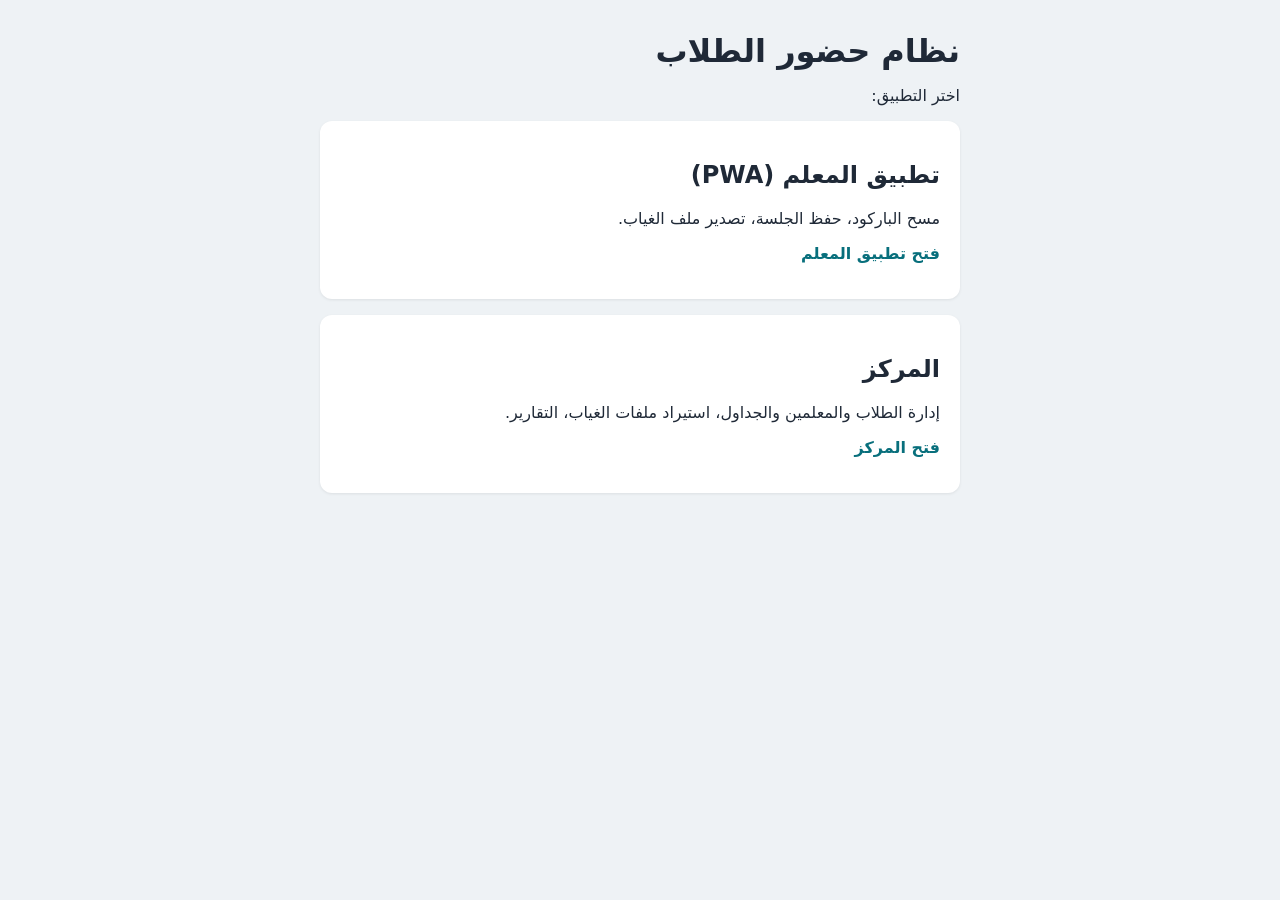
==== index.html @ a2f2656c "Add files via upload" ====
<!DOCTYPE html>
<html lang="ar" dir="rtl">
<head>
  <meta charset="utf-8">
  <meta name="viewport" content="width=device-width, initial-scale=1">
  <title>نظام حضور الطلاب</title>
  <style>
    body { font-family: "IBM Plex Sans Arabic", system-ui, sans-serif; background: #eef2f5; color: #1f2937; margin: 0; padding: 2rem 1rem; }
    .wrap { max-width: 640px; margin: 0 auto; }
    h1 { margin: 0 0 1rem; }
    .card { background: #fff; border-radius: 12px; padding: 1.25rem; margin-bottom: 1rem; box-shadow: 0 1px 3px rgba(0,0,0,.08); }
    a { color: #086f7c; font-weight: 600; text-decoration: none; }
    a:hover { text-decoration: underline; }
    ul { padding-inline-start: 1.25rem; }
  </style>
</head>
<body>
  <div class="wrap">
    <h1>نظام حضور الطلاب</h1>
    <p>اختر التطبيق:</p>
    <div class="card">
      <h2>تطبيق المعلم (PWA)</h2>
      <p>مسح الباركود، حفظ الجلسة، تصدير ملف الغياب.</p>
      <p><a href="./teacher/">فتح تطبيق المعلم</a></p>
    </div>
    <div class="card">
      <h2>المركز</h2>
      <p>إدارة الطلاب والمعلمين والجداول، استيراد ملفات الغياب، التقارير.</p>
      <p><a href="./center/">فتح المركز</a></p>
    </div>
  </div>
</body>
</html>
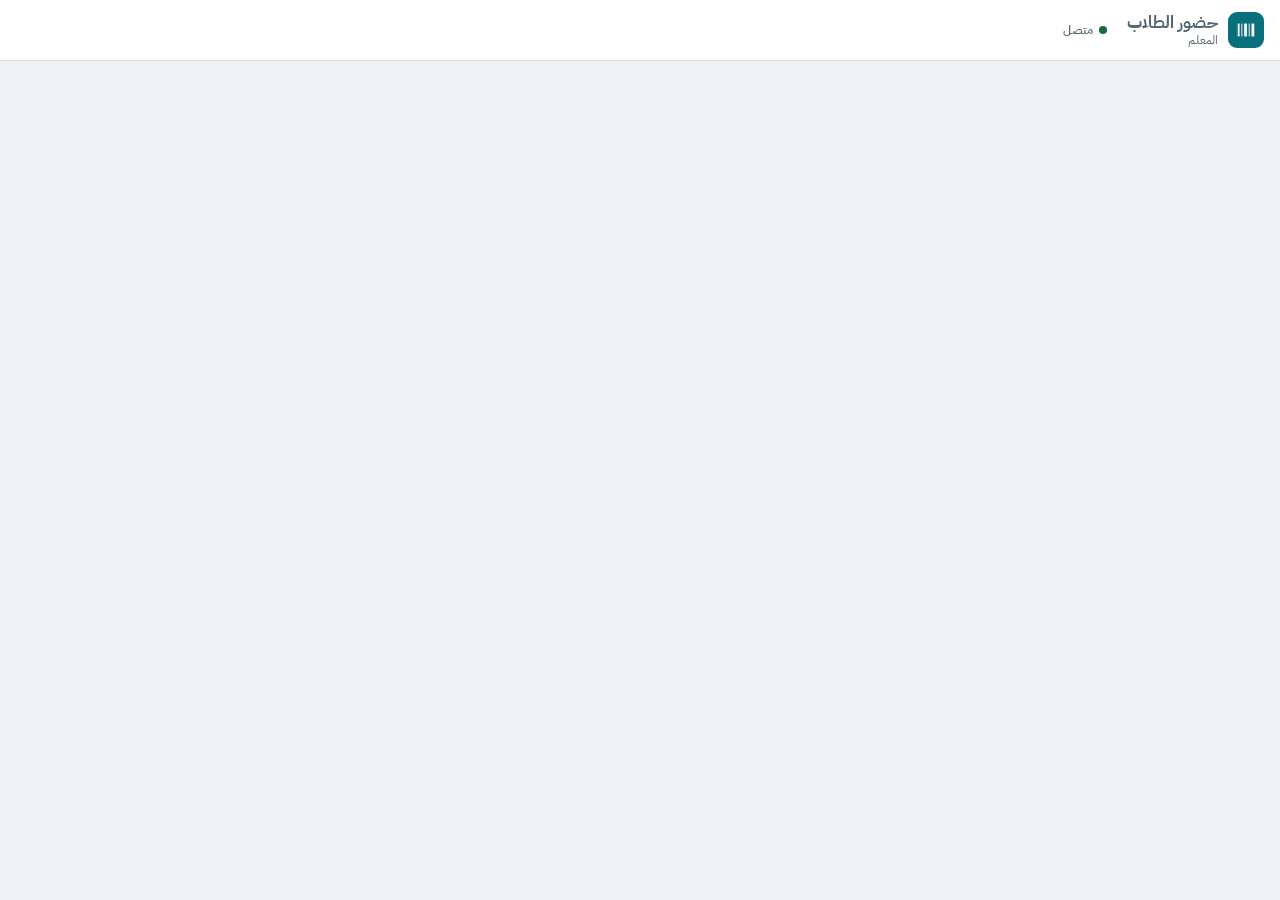
==== commit 44281467: "Add files via upload" ====
--- a/index.html
+++ b/index.html
@@ -1,33 +1,428 @@
-<!DOCTYPE html>
+<!doctype html>
 <html lang="ar" dir="rtl">
 <head>
-  <meta charset="utf-8">
-  <meta name="viewport" content="width=device-width, initial-scale=1">
-  <title>نظام حضور الطلاب</title>
-  <style>
-    body { font-family: "IBM Plex Sans Arabic", system-ui, sans-serif; background: #eef2f5; color: #1f2937; margin: 0; padding: 2rem 1rem; }
-    .wrap { max-width: 640px; margin: 0 auto; }
-    h1 { margin: 0 0 1rem; }
-    .card { background: #fff; border-radius: 12px; padding: 1.25rem; margin-bottom: 1rem; box-shadow: 0 1px 3px rgba(0,0,0,.08); }
-    a { color: #086f7c; font-weight: 600; text-decoration: none; }
-    a:hover { text-decoration: underline; }
-    ul { padding-inline-start: 1.25rem; }
-  </style>
+<meta charset="utf-8">
+<meta name="viewport" content="width=device-width,initial-scale=1,viewport-fit=cover">
+<meta name="theme-color" content="#086f7c" media="(prefers-color-scheme: light)">
+<meta name="theme-color" content="#3cc3d4" media="(prefers-color-scheme: dark)">
+<meta name="description" content="تطبيق المعلم: حصصي اليوم، مسح الحضور بالباركود، وإرسال ملف الغياب.">
+<meta name="apple-mobile-web-app-capable" content="yes">
+<meta name="apple-mobile-web-app-title" content="حضور">
+<meta name="mobile-web-app-capable" content="yes">
+<title>حضور الطلاب — المعلم</title>
+<link rel="icon" href="data:image/svg+xml,%3Csvg%20xmlns='http://www.w3.org/2000/svg'%20viewBox='0%200%20100%20100'%3E%3Crect%20width='100'%20height='100'%20rx='18'%20fill='%23086f7c'/%3E%3Cg%20fill='%23fff'%3E%3Crect%20x='20'%20y='26'%20width='8'%20height='48'/%3E%3Crect%20x='34'%20y='26'%20width='4'%20height='48'/%3E%3Crect%20x='44'%20y='26'%20width='10'%20height='48'/%3E%3Crect%20x='60'%20y='26'%20width='4'%20height='48'/%3E%3Crect%20x='70'%20y='26'%20width='8'%20height='48'/%3E%3C/g%3E%3C/svg%3E">
+<link rel="manifest" href="manifest.webmanifest">
+<link rel="apple-touch-icon" href="icons/apple-touch-icon-180.png">
+<link rel="apple-touch-icon" sizes="192x192" href="icons/icon-192.png">
+<link rel="stylesheet" href="./shared/base.css">
+<link rel="stylesheet" href="teacher.css">
 </head>
 <body>
+<a class="skip-link" href="#main">تخطي إلى المحتوى</a>
+
+<header class="appbar">
   <div class="wrap">
-    <h1>نظام حضور الطلاب</h1>
-    <p>اختر التطبيق:</p>
-    <div class="card">
-      <h2>تطبيق المعلم (PWA)</h2>
-      <p>مسح الباركود، حفظ الجلسة، تصدير ملف الغياب.</p>
-      <p><a href="./teacher/">فتح تطبيق المعلم</a></p>
-    </div>
-    <div class="card">
-      <h2>المركز</h2>
-      <p>إدارة الطلاب والمعلمين والجداول، استيراد ملفات الغياب، التقارير.</p>
-      <p><a href="./center/">فتح المركز</a></p>
-    </div>
-  </div>
+    <div class="brand">
+      <span class="mark" aria-hidden="true">
+        <svg viewBox="0 0 24 24" focusable="false"><rect x="3" y="5" width="2" height="14"/><rect x="7" y="5" width="1" height="14"/><rect x="10" y="5" width="3" height="14"/><rect x="15" y="5" width="1" height="14"/><rect x="18" y="5" width="3" height="14"/></svg>
+      </span>
+      <span>
+        <b>حضور الطلاب</b>
+        <span id="teacherName">المعلم</span>
+      </span>
+    </div>
+    <span class="net" id="netState" role="status" aria-live="polite">متصل</span>
+    <div class="row" style="margin-inline-start:auto;gap:8px">
+      <button class="btn sm" id="btnInstallTop" type="button" hidden>تثبيت التطبيق</button>
+      <button class="btn sm" id="btnSettings" type="button" hidden>الإعدادات</button>
+    </div>
+  </div>
+</header>
+
+<main id="main" class="wrap" tabindex="-1">
+  <p class="notice danger" id="storeWarn" hidden>تعذر حفظ البيانات في هذا المتصفح (المساحة ممتلئة أو التخزين معطّل). لن تُحفظ التعديلات بعد إغلاق الصفحة.</p>
+
+  <!-- ================= الإعداد المبدئي ================= -->
+  <section class="page" id="page-setup" data-page="setup" aria-labelledby="h-setup">
+    <div class="card">
+      <div class="card-head">
+        <h1 id="h-setup">إعداد المعلم</h1>
+        <span class="pill info" id="obBadge">أول تشغيل</span>
+      </div>
+      <ol class="wizard-steps" id="obSteps" aria-label="خطوات الإعداد">
+        <li data-step="1">الحزمة</li>
+        <li data-step="2">المراجعة</li>
+        <li data-step="3">الكاميرا</li>
+        <li data-step="4">التثبيت</li>
+      </ol>
+    </div>
+
+    <!-- 1) استيراد الحزمة -->
+    <div class="card" id="obStep1">
+      <h2>1) حزمة المعلم</h2>
+      <p>اختر ملف «حزمة المعلم» الذي صدّره المركز لك. تحتوي الحزمة على فصولك وطلابك وجدولك فقط، ولا تُرسل إلى أي خادم.</p>
+      <ol class="steps">
+        <li><span class="ic">1</span><span>من المركز: قسم المعلمين ← «حزمة» بجانب اسمك.<small>الملف بصيغة <span class="ltr">ATT-TEACHER-PACK</span> v1 وينتهي بـ <span class="ltr">.json</span>.</small></span></li>
+        <li><span class="ic">2</span><span>حمّل الملف على هذا الجهاز ثم اختره من الزر التالي.<small>إن فُتحت الحزمة على جهاز آخر فلن تجد جلساتك السابقة.</small></span></li>
+      </ol>
+      <div class="row" style="margin-top:12px">
+        <label class="btn primary lg filebtn">اختيار حزمة المعلم
+          <input type="file" id="packFile" accept=".json,application/json">
+        </label>
+      </div>
+      <p class="small" id="packMsg" role="status" aria-live="polite" style="margin-top:10px"></p>
+    </div>
+
+    <!-- 2) مراجعة الحزمة -->
+    <div class="card" id="obStep2" hidden>
+      <h2>2) مراجعة الحزمة</h2>
+      <p class="muted">تأكد أن هذه بياناتك قبل البدء. يمكنك اختيار حزمة أخرى إن كانت لمعلم آخر.</p>
+      <dl class="kv" id="obReview"></dl>
+      <p class="small muted" id="obReviewClasses"></p>
+      <div class="row" style="margin-top:14px">
+        <button class="btn primary lg" id="btnObStart" type="button">ابدأ</button>
+        <button class="btn" id="btnObOtherPack" type="button">اختيار حزمة أخرى</button>
+      </div>
+      <p class="small" id="obMsg" role="status" aria-live="polite" style="margin-top:10px"></p>
+    </div>
+
+    <!-- 3) اختبار الكاميرا (اختياري) -->
+    <div class="card" id="obStep3" hidden>
+      <h2>3) اختبار الكاميرا <span class="small muted">(اختياري)</span></h2>
+      <p>يمكنك التأكد من عمل الكاميرا وقراءة الباركود الآن. لن يُسجَّل أي حضور أثناء الاختبار.</p>
+      <div class="row">
+        <button class="btn primary" id="btnObCam" type="button">بدء اختبار الكاميرا</button>
+        <button class="btn" id="btnObSkipCam" type="button">تخطي</button>
+      </div>
+      <p class="small muted" style="margin-top:10px">إن لم تعمل الكاميرا الآن يمكنك المتابعة واستخدام الإدخال اليدوي في الحصة.</p>
+    </div>
+
+    <!-- 4) التثبيت والإنهاء -->
+    <div class="card" id="obStep4" hidden>
+      <h2>4) تثبيت التطبيق</h2>
+      <p id="installState">يمكنك تثبيت التطبيق على الشاشة الرئيسية ليعمل بملء الشاشة وبدون إنترنت بعد التحميل الأول.</p>
+      <div class="row" id="installRow" hidden>
+        <button class="btn primary" id="btnInstall" type="button">تثبيت التطبيق</button>
+      </div>
+      <details class="small" id="iosHelp">
+        <summary>التثبيت على iPhone / iPad</summary>
+        <p>من متصفح Safari: اضغط زر المشاركة، ثم «إضافة إلى الشاشة الرئيسية»، ثم «إضافة».</p>
+      </details>
+      <div class="row" style="margin-top:16px">
+        <button class="btn primary lg wide" id="btnObFinish" type="button">ابدأ استخدام التطبيق</button>
+      </div>
+      <p class="small" id="obFinishMsg" role="status" aria-live="polite" style="margin-top:10px"></p>
+    </div>
+  </section>
+
+  <!-- ================= الرئيسية ================= -->
+  <section class="page" id="page-today" data-page="today" aria-labelledby="h-today">
+    <div class="card">
+      <div class="card-head">
+        <h1 id="h-today">حصصي اليوم</h1>
+        <span class="pill info" id="todayDayName"></span>
+      </div>
+      <div class="row between">
+        <label class="f" style="max-width:220px;flex:1"><span>التاريخ</span>
+          <input type="date" id="todayDate">
+        </label>
+        <button class="btn" id="btnExtraLesson" type="button">حصة إضافية</button>
+      </div>
+      <div class="notice info" id="openNotice" hidden style="margin-top:12px">
+        <div class="row between">
+          <span id="openNoticeText"></span>
+          <button class="btn sm primary" id="btnResumeSession" type="button">متابعة الحصة</button>
+        </div>
+      </div>
+    </div>
+
+    <div class="card">
+      <div class="card-head">
+        <h2>الحصص</h2>
+        <span class="small muted" id="todayCount"></span>
+      </div>
+      <div class="lesson-list" id="lessonList" aria-live="polite"></div>
+      <p class="small" id="todayMsg" role="status" aria-live="polite" style="margin-top:8px"></p>
+    </div>
+
+    <div class="card" id="staleCard" hidden>
+      <div class="card-head">
+        <h2>حصص لم تُنهَ</h2>
+        <span class="small muted" id="staleCount"></span>
+      </div>
+      <p class="small muted">حصص مفتوحة من أيام سابقة. أنهِ كل واحدة لتظهر غيابها في المركز.</p>
+      <div class="lesson-list" id="staleList"></div>
+    </div>
+
+    <div class="card" id="unsentCard" hidden>
+      <div class="card-head">
+        <h2>حصص لم تُرسل</h2>
+        <span class="small muted" id="unsentCount"></span>
+      </div>
+      <p class="small muted">حصص مغلقة لم يُفتح لها واتساب المركز بعد. أرسل الغياب أو شارك الملف.</p>
+      <div class="lesson-list" id="unsentList"></div>
+    </div>
+  </section>
+
+  <!-- ================= الإعدادات ================= -->
+  <section class="page" id="page-settings" data-page="settings" aria-labelledby="h-settings">
+    <div class="card">
+      <div class="card-head">
+        <button class="btn sm" id="btnSettingsBack" type="button">رجوع</button>
+        <h1 id="h-settings">الإعدادات</h1>
+      </div>
+      <dl class="kv" id="setPackInfo"></dl>
+      <p class="small muted" id="setPackNote">البيانات محفوظة على هذا الجهاز فقط. استيراد حزمة جديدة يستبدل الطلاب والجدول ويُبقي كل الجلسات المسجلة.</p>
+    </div>
+
+    <div class="card">
+      <div class="card-head"><h2>تحديث الحزمة</h2></div>
+      <p class="small muted">اختر حزمة أحدث من المركز. لا يمكن التحديث أثناء وجود حصة مفتوحة.</p>
+      <div class="row" style="margin-top:10px">
+        <label class="btn filebtn">استيراد حزمة جديدة
+          <input type="file" id="packFileSettings" accept=".json,application/json">
+        </label>
+      </div>
+      <p class="small" id="setPackMsg" role="status" aria-live="polite" style="margin-top:10px"></p>
+    </div>
+
+    <div class="card">
+      <div class="card-head"><h2>فحص الكاميرا</h2></div>
+      <p class="small muted">اختبار سريع للكاميرا وقراءة الباركود دون تسجيل حضور.</p>
+      <div class="row" style="margin-top:8px">
+        <button class="btn" id="btnSettingsCam" type="button">بدء الفحص</button>
+      </div>
+    </div>
+
+    <div class="card">
+      <div class="card-head"><h2>الصوت والمظهر</h2></div>
+      <div class="fields">
+        <label class="f"><span>نغمة النجاح</span>
+          <select id="setTone">
+            <option value="default">افتراضية</option>
+            <option value="click">نقرة</option>
+            <option value="short">قصيرة</option>
+          </select>
+        </label>
+        <label class="f"><span>مستوى الصوت</span>
+          <select id="setVol">
+            <option value="silent">صامت</option>
+            <option value="low">منخفض</option>
+            <option value="med">متوسط</option>
+            <option value="high">مرتفع</option>
+          </select>
+        </label>
+        <label class="f"><span>المظهر</span>
+          <select id="setTheme">
+            <option value="auto">حسب النظام</option>
+            <option value="light">فاتح</option>
+            <option value="dark">داكن</option>
+          </select>
+        </label>
+      </div>
+      <div class="row" style="margin-top:10px">
+        <button class="btn" id="btnTestBeep" type="button">تجربة الصوت</button>
+      </div>
+      <p class="small muted" style="margin-top:8px">إعدادات الصوت والمظهر خاصة بهذا الجهاز ولا تأتي من الحزمة.</p>
+    </div>
+
+    <div class="card">
+      <div class="card-head"><h2>التخزين والتحديثات</h2></div>
+      <p class="small muted">يُخزَّن التطبيق وملفاته على هذا الجهاز، فيعمل بدون إنترنت بعد أول تحميل ناجح.</p>
+      <dl class="kv" id="storageInfo"></dl>
+      <p class="notice" id="storageWarn" hidden style="margin-top:10px"></p>
+      <div class="row" style="margin-top:10px">
+        <button class="btn" id="btnCheckUpdate" type="button">التحقق من التحديث</button>
+      </div>
+      <p class="small" id="storageMsg" role="status" aria-live="polite" style="margin-top:8px"></p>
+    </div>
+
+    <div class="card">
+      <div class="card-head"><h2>خصوصية البيانات</h2></div>
+      <p class="small muted">لا يرسل هذا التطبيق أي بيانات إلى خادم. الحزمة تُقرأ من ملف، وملف الغياب يُنزَّل إلى جهازك لتسليمه للمركز.</p>
+    </div>
+  </section>
+
+  <!-- ================= الجلسة ================= -->
+  <section class="page" id="page-session" data-page="session" aria-labelledby="h-session">
+    <div class="card">
+      <div class="card-head">
+        <button class="btn sm" id="btnBackToday" type="button">رجوع</button>
+        <h1 id="h-session">الجلسة</h1>
+        <span class="small muted" id="sessionInfo"></span>
+      </div>
+      <div class="stats" id="sessionStats"></div>
+      <div class="meter" style="margin-top:10px" aria-hidden="true"><i id="meter"></i></div>
+    </div>
+
+    <div class="grid2">
+      <div class="stack">
+        <div class="card">
+          <div class="card-head">
+            <h2>ماسح الباركود</h2>
+            <span class="small muted" id="engineInfo"></span>
+          </div>
+          <div class="viewport" id="viewport">
+            <video id="video" playsinline muted aria-label="كاميرا مسح الباركود"></video>
+            <div class="ph" id="ph">الكاميرا متوقفة. اضغط «تشغيل الكاميرا» أو استخدم الإدخال اليدوي.</div>
+            <div class="guide"></div><div class="scanline"></div>
+          </div>
+          <div class="row" style="margin-top:12px">
+            <button class="btn primary" id="btnStart" type="button">تشغيل الكاميرا</button>
+            <button class="btn" id="btnStop" type="button" disabled>إيقاف</button>
+            <label class="f" style="flex:1;min-width:150px">
+              <span class="sr-only">اختيار الكاميرا</span>
+              <select id="camSel" aria-label="اختيار الكاميرا"><option value="">الكاميرا الافتراضية</option></select>
+            </label>
+          </div>
+          <div class="status" id="status" style="margin-top:10px" role="status" aria-live="polite"><span class="dot"></span><span id="statusTxt">الكاميرا متوقفة</span></div>
+        </div>
+
+        <div class="card">
+          <div class="result" id="result" role="status" aria-live="polite"><b>جاهز للمسح</b><span class="small">ستظهر هنا نتيجة آخر باركود تم مسحه.</span></div>
+          <form id="manualForm" class="row" style="margin-top:12px;flex-wrap:nowrap" autocomplete="off">
+            <label class="f" style="flex:1"><span>إدخال الكود يدويًا أو بجهاز مسح USB</span>
+              <input type="text" id="manualCode" inputmode="text" placeholder="اكتب الكود ثم Enter" dir="ltr" style="text-align:right">
+            </label>
+            <button class="btn" type="submit" style="align-self:flex-end">تسجيل</button>
+          </form>
+        </div>
+      </div>
+
+      <div class="card">
+        <div class="row between" style="margin-bottom:10px">
+          <div class="tabs" role="tablist" aria-label="قائمة الحضور والغياب">
+            <button role="tab" id="tabP" aria-selected="true" aria-controls="listPanel" tabindex="0" type="button">الحاضرون</button>
+            <button role="tab" id="tabA" aria-selected="false" aria-controls="listPanel" tabindex="-1" type="button">الغائبون</button>
+          </div>
+          <span class="small muted" id="listCount"></span>
+        </div>
+        <div class="tablewrap" id="listPanel" role="tabpanel" aria-labelledby="tabP" tabindex="0" style="max-height:560px;overflow:auto">
+          <table id="listTbl" aria-label="قائمة الحاضرين"></table>
+        </div>
+      </div>
+    </div>
+
+    <p class="small" id="sessMsg" role="status" aria-live="polite"></p>
+    <div class="card" id="sendCard" hidden>
+      <div class="card-head">
+        <h2>إرسال الغياب إلى المركز</h2>
+        <span class="pill ok" id="sendBadge" hidden>أُرسلت عبر واتساب</span>
+      </div>
+      <p class="small muted" id="sendInfo"></p>
+      <p class="notice" id="noWaNotice" hidden>لم يُضبط رقم المركز، اطلب حزمة محدثة.</p>
+      <div class="send-actions" id="sendActions"></div>
+      <p class="small" id="sendMsg" role="status" aria-live="polite"></p>
+    </div>
+    <div class="session-actions" id="sessionActions">
+      <button class="btn primary" id="btnEndSession" type="button">إنهاء وإرسال</button>
+      <button class="btn" id="btnShareFile" type="button">مشاركة الملف</button>
+      <button class="btn danger" id="btnNoSession" type="button">تعذر التحضير</button>
+    </div>
+  </section>
+
+  <p class="small muted" id="bootInfo" aria-live="polite"></p>
+</main>
+
+<div id="toast" role="status" aria-live="polite"></div>
+
+<div id="updateBar" role="region" aria-label="تحديث التطبيق">
+  <div class="inner">
+    <span id="updateText">يتوفر تحديث جديد للتطبيق.</span>
+    <span class="row" style="gap:8px;flex-shrink:0">
+      <button class="btn sm primary" id="btnUpdateNow" type="button">تحديث الآن</button>
+      <button class="btn sm" id="btnUpdateLater" type="button">لاحقًا</button>
+    </span>
+  </div>
+</div>
+
+<dialog id="dlgConfirm" aria-labelledby="cfTitle">
+  <h3 id="cfTitle">تأكيد</h3>
+  <p id="cfText"></p>
+  <div class="row end" style="margin-top:16px">
+    <button class="btn primary" id="cfYes" type="button">تأكيد</button>
+    <button class="btn" id="cfNo" type="button">إلغاء</button>
+  </div>
+</dialog>
+
+<dialog id="dlgInput" aria-labelledby="inpTitle">
+  <form id="inpForm" novalidate>
+    <h3 id="inpTitle">إدخال</h3>
+    <label class="f"><span id="inpLabel">القيمة</span>
+      <input id="inpValue" type="text" autocomplete="off">
+    </label>
+    <p class="small" id="inpErr" role="alert" style="color:var(--absent);margin-top:6px"></p>
+    <div class="row end" style="margin-top:16px">
+      <button class="btn primary" id="inpOk" type="submit">تأكيد</button>
+      <button class="btn" id="inpCancel" type="button">إلغاء</button>
+    </div>
+  </form>
+</dialog>
+
+<dialog id="dlgActive" aria-labelledby="actTitle">
+  <h3 id="actTitle">لديك حصة مفتوحة</h3>
+  <p id="actText"></p>
+  <div class="row end" style="margin-top:16px">
+    <button class="btn primary" id="actResume" type="button">العودة إليها</button>
+    <button class="btn" id="actEnd" type="button">إنهاء وإرسالها أولًا</button>
+    <button class="btn" id="actCancel" type="button">إلغاء</button>
+  </div>
+</dialog>
+
+<dialog id="dlgSummary" aria-labelledby="sumTitle">
+  <h3 id="sumTitle">ملخص الحصة</h3>
+  <dl class="kv" id="sumBody"></dl>
+  <p class="small" id="sumMsg" role="status" aria-live="polite" style="margin-top:8px"></p>
+  <div class="row end" style="margin-top:16px">
+    <button class="btn primary" id="sumExport" type="button">إعادة تصدير الملف</button>
+    <button class="btn" id="sumSend" type="button">خيارات الإرسال</button>
+    <button class="btn" id="sumReopen" type="button" hidden>إعادة فتح</button>
+    <button class="btn" id="sumClose" type="button">إغلاق</button>
+  </div>
+</dialog>
+
+<dialog id="dlgExtra" aria-labelledby="extTitle">
+  <form id="extraForm" novalidate>
+    <h3 id="extTitle">حصة إضافية</h3>
+    <p class="small muted">لحصص خارج الجدول أو لتعويض حصة فائتة. الفصول المتاحة من حزمتك فقط.</p>
+    <div class="fields">
+      <label class="f"><span>التاريخ</span>
+        <input type="date" id="extraDate" required>
+      </label>
+      <label class="f"><span>الحصة</span>
+        <select id="extraPeriod"></select>
+      </label>
+      <label class="f"><span>الصف</span>
+        <select id="extraGrade"><option value="">اختر الصف</option></select>
+      </label>
+      <label class="f"><span>الفصل</span>
+        <select id="extraClass"><option value="">اختر الفصل</option></select>
+      </label>
+    </div>
+    <p class="small" id="extraMsg" role="alert" style="margin-top:6px;color:var(--absent)"></p>
+    <div class="row end" style="margin-top:16px">
+      <button class="btn primary" type="submit">فتح الحصة</button>
+      <button class="btn" id="extraCancel" type="button">إلغاء</button>
+    </div>
+  </form>
+</dialog>
+
+<dialog id="dlgCam" aria-labelledby="camTitle">
+  <div class="card-head">
+    <h3 id="camTitle">فحص الكاميرا والماسح</h3>
+    <button class="btn sm" id="btnCamClose" type="button">إغلاق</button>
+  </div>
+  <div class="viewport" id="testViewport">
+    <video id="testVideo" playsinline muted aria-label="معاينة الكاميرا أثناء الفحص"></video>
+    <div class="ph">الكاميرا متوقفة.</div>
+    <div class="guide"></div><div class="scanline"></div>
+  </div>
+  <div class="status" id="testStatus" role="status" aria-live="polite" style="margin-top:10px"><span class="dot"></span><span id="testStatusTxt">الكاميرا متوقفة</span></div>
+  <p class="small" id="testMsg" style="margin-top:8px"></p>
+  <p class="small muted">لن يُسجَّل أي حضور أثناء الفحص. إن لم تعمل الكاميرا يمكنك استخدام الإدخال اليدوي في الحصة.</p>
+</dialog>
+
+<script src="./shared/core.js"></script>
+<script src="teacher.js"></script>
 </body>
 </html>
--- a/shared/base.css
+++ b/shared/base.css
@@ -0,0 +1,244 @@
+/* ==========================================================================
+   ATT shared base — variables, RTL layout, controls, tables, dialogs
+   Loaded by center/ and teacher/. No external requests.
+   ========================================================================== */
+@font-face{
+  font-family:"IBM Plex Sans Arabic Local";
+  src:url("../vendor/fonts/ibm-plex-sans-arabic-400.woff2") format("woff2");
+  font-weight:400;font-style:normal;font-display:swap;
+}
+@font-face{
+  font-family:"IBM Plex Sans Arabic Local";
+  src:url("../vendor/fonts/ibm-plex-sans-arabic-500.woff2") format("woff2");
+  font-weight:500;font-style:normal;font-display:swap;
+}
+@font-face{
+  font-family:"IBM Plex Sans Arabic Local";
+  src:url("../vendor/fonts/ibm-plex-sans-arabic-600.woff2") format("woff2");
+  font-weight:600;font-style:normal;font-display:swap;
+}
+@font-face{
+  font-family:"IBM Plex Sans Arabic Local";
+  src:url("../vendor/fonts/ibm-plex-sans-arabic-700.woff2") format("woff2");
+  font-weight:700;font-style:normal;font-display:swap;
+}
+
+:root{
+  --bg:#eef2f5; --surface:#ffffff; --surface-2:#f4f7f9; --ink:#10212b; --muted:#566873; --line:#d6dfe5;
+  --accent:#086f7c; --accent-ink:#ffffff; --accent-soft:#dff1f3;
+  --present:#176b3c; --present-bg:#e0f3e8; --absent:#b83f0c; --absent-bg:#fde9de; --warn:#8f6200; --warn-bg:#fff2cf;
+  --danger:#a3241b; --danger-bg:#fbe4e1;
+  --font:"IBM Plex Sans Arabic Local","IBM Plex Sans Arabic","Segoe UI",Tahoma,Arial,sans-serif;
+  --radius:12px; --shadow:0 1px 2px rgba(16,33,43,.06),0 8px 24px rgba(16,33,43,.05);
+  color-scheme:light;
+}
+@media (prefers-color-scheme:dark){
+  :root:not([data-theme="light"]){
+    --bg:#0d1a21; --surface:#14252e; --surface-2:#1a2e38; --ink:#e5eef2; --muted:#93a7b2; --line:#27414d;
+    --accent:#3cc3d4; --accent-ink:#04252b; --accent-soft:#12363f;
+    --present:#5ed48f; --present-bg:#123524; --absent:#ff9d70; --absent-bg:#3a1f12; --warn:#ebbc4f; --warn-bg:#3a2e0e;
+    --danger:#ff8f83; --danger-bg:#3d1a17; --shadow:none;
+    color-scheme:dark;
+  }
+}
+:root[data-theme="dark"]{
+  --bg:#0d1a21; --surface:#14252e; --surface-2:#1a2e38; --ink:#e5eef2; --muted:#93a7b2; --line:#27414d;
+  --accent:#3cc3d4; --accent-ink:#04252b; --accent-soft:#12363f;
+  --present:#5ed48f; --present-bg:#123524; --absent:#ff9d70; --absent-bg:#3a1f12; --warn:#ebbc4f; --warn-bg:#3a2e0e;
+  --danger:#ff8f83; --danger-bg:#3d1a17; --shadow:none;
+  color-scheme:dark;
+}
+*{box-sizing:border-box}
+[hidden]{display:none!important}
+html,body{margin:0}
+html{color-scheme:light dark;background:var(--bg)}
+body{
+  background:var(--bg);color:var(--ink);font:400 15px/1.65 var(--font);min-height:100vh;
+  padding-inline:env(safe-area-inset-left) env(safe-area-inset-right);
+  padding-bottom:env(safe-area-inset-bottom);
+  -webkit-tap-highlight-color:transparent;
+}
+button,input,select,textarea{font:inherit;color:inherit}
+button,a{touch-action:manipulation}
+h1,h2,h3,h4{margin:0;line-height:1.3;text-wrap:balance}
+h1{font-size:1.25rem;font-weight:700}
+h2{font-size:1.08rem;font-weight:600}
+h3{font-size:.98rem;font-weight:600}
+p{margin:0}
+a{color:var(--accent)}
+:focus-visible{outline:3px solid var(--accent);outline-offset:2px;border-radius:6px}
+.sr-only{position:absolute!important;width:1px!important;height:1px!important;padding:0!important;margin:-1px!important;overflow:hidden!important;clip:rect(0,0,0,0)!important;clip-path:inset(50%)!important;white-space:nowrap!important;border:0!important}
+.skip-link{position:fixed;inset-inline-start:16px;top:-100px;z-index:100;background:var(--accent);color:var(--accent-ink);padding:10px 18px;border-radius:0 0 8px 8px;text-decoration:none;font-weight:600}
+.skip-link:focus{top:0}
+.wrap{max-width:1280px;margin:0 auto;padding-inline:16px}
+.muted{color:var(--muted)}
+.small{font-size:.85rem}
+.tnum{font-variant-numeric:tabular-nums}
+.nowrap{white-space:nowrap}
+
+/* App bar */
+.appbar{background:var(--surface);border-bottom:1px solid var(--line);position:sticky;top:0;z-index:20;padding-top:env(safe-area-inset-top)}
+.appbar .wrap{display:flex;align-items:center;gap:14px;min-height:60px;flex-wrap:wrap;padding-block:8px}
+.brand{display:flex;align-items:center;gap:10px;line-height:1.2;min-width:0}
+.brand .mark{width:36px;height:36px;border-radius:9px;background:var(--accent);display:grid;place-items:center;flex:none}
+.brand .mark svg{width:22px;height:22px;fill:var(--accent-ink)}
+.brand b{font-size:1.06rem;font-weight:700;display:block}
+.brand span{font-size:.75rem;color:var(--muted);display:block;white-space:nowrap;overflow:hidden;text-overflow:ellipsis}
+.nav{display:flex;gap:2px;margin-inline-start:auto;overflow-x:auto;scrollbar-width:none;max-width:100%}
+.nav::-webkit-scrollbar{display:none}
+.nav a{padding:9px 13px;border-radius:9px;text-decoration:none;color:var(--muted);font-weight:500;white-space:nowrap;min-height:44px;display:inline-flex;align-items:center}
+.nav a[aria-current="page"]{background:var(--accent-soft);color:var(--accent);font-weight:700}
+.iconbtn{border:1px solid var(--line);background:var(--surface);border-radius:9px;min-width:44px;min-height:44px;display:inline-grid;place-items:center;cursor:pointer}
+.iconbtn:hover{background:var(--surface-2)}
+.net{margin-inline-start:6px;font-size:.78rem;font-weight:600;color:var(--muted);display:inline-flex;align-items:center;gap:6px;white-space:nowrap}
+.net::before{content:"";width:8px;height:8px;border-radius:50%;background:var(--present)}
+.net.off{color:var(--absent)}
+.net.off::before{background:var(--absent)}
+
+main{padding-block:20px 56px}
+.page{display:none}
+.page.on{display:block;animation:fade .18s ease}
+@keyframes fade{from{opacity:.4}to{opacity:1}}
+@media (prefers-reduced-motion:reduce){*{animation-duration:.01ms!important;transition-duration:.01ms!important;scroll-behavior:auto!important}}
+
+/* Cards, grids, controls */
+.card{background:var(--surface);border:1px solid var(--line);border-radius:var(--radius);padding:16px;box-shadow:var(--shadow)}
+.card+.card{margin-top:16px}
+.card-head{display:flex;align-items:center;justify-content:space-between;gap:10px;flex-wrap:wrap;margin-bottom:12px}
+.grid2{display:grid;grid-template-columns:minmax(320px,430px) minmax(0,1fr);gap:16px;align-items:start}
+.grid3{display:grid;grid-template-columns:repeat(auto-fit,minmax(220px,1fr));gap:12px}
+.stack{display:flex;flex-direction:column;gap:16px}
+.row{display:flex;gap:10px;flex-wrap:wrap;align-items:center}
+.row.between{justify-content:space-between}
+.row.end{justify-content:flex-end}
+.fields{display:grid;grid-template-columns:repeat(auto-fit,minmax(160px,1fr));gap:12px}
+label.f{display:flex;flex-direction:column;gap:5px;font-size:.83rem;color:var(--muted);font-weight:600;min-width:0}
+input[type=text],input[type=date],input[type=search],input[type=number],input[type=tel],input[type=password],select,textarea{
+  background:var(--surface);border:1px solid var(--line);border-radius:9px;padding:9px 11px;min-height:44px;color:var(--ink);width:100%;min-width:0
+}
+textarea{resize:vertical;min-height:80px}
+input[type=checkbox]{width:18px;height:18px;accent-color:var(--accent)}
+.btn{display:inline-flex;align-items:center;justify-content:center;gap:6px;border:1px solid var(--line);background:var(--surface);padding:9px 15px;border-radius:9px;cursor:pointer;font-weight:600;min-height:44px;text-decoration:none;color:var(--ink)}
+.btn:hover{background:var(--surface-2)}
+.btn.primary{background:var(--accent);border-color:var(--accent);color:var(--accent-ink)}
+.btn.primary:hover{filter:brightness(1.07)}
+.btn.danger{color:var(--danger);border-color:var(--danger);background:transparent}
+.btn.danger:hover{background:var(--danger-bg)}
+.btn.ghost{background:transparent}
+.btn.sm{min-height:36px;padding:4px 11px;font-size:.84rem}
+.btn.lg{min-height:54px;font-size:1rem}
+.btn[disabled]{opacity:.5;cursor:not-allowed}
+.btn.wide{width:100%}
+.filebtn{position:relative;overflow:hidden}
+.filebtn input[type=file]{position:absolute;inset:0;opacity:0;cursor:pointer;width:100%;height:100%}
+
+/* Feedback */
+.notice{background:var(--warn-bg);color:var(--warn);border:1px solid var(--warn);border-radius:9px;padding:10px 13px}
+.notice.info{background:var(--accent-soft);color:var(--accent);border-color:var(--accent)}
+.notice.danger{background:var(--danger-bg);color:var(--danger);border-color:var(--danger)}
+.pill{display:inline-block;padding:2px 10px;border-radius:99px;font-size:.76rem;font-weight:700;white-space:nowrap}
+.pill.ok{background:var(--present-bg);color:var(--present)}
+.pill.no{background:var(--absent-bg);color:var(--absent)}
+.pill.warn{background:var(--warn-bg);color:var(--warn)}
+.pill.mute{background:var(--surface-2);color:var(--muted)}
+.pill.info{background:var(--accent-soft);color:var(--accent)}
+
+/* Stats */
+.stats{display:grid;grid-template-columns:repeat(auto-fit,minmax(110px,1fr));gap:10px}
+.stat{background:var(--surface-2);border-radius:10px;padding:11px 13px}
+.stat b{display:block;font-size:1.55rem;line-height:1.15;font-variant-numeric:tabular-nums}
+.stat span{font-size:.78rem;color:var(--muted)}
+.stat.p b{color:var(--present)} .stat.a b{color:var(--absent)} .stat.w b{color:var(--warn)}
+.meter{height:7px;border-radius:99px;background:var(--absent-bg);overflow:hidden}
+.meter i{display:block;height:100%;background:var(--present);width:0;transition:width .3s}
+
+/* Tabs */
+.tabs{display:inline-flex;background:var(--surface-2);border-radius:9px;padding:3px;gap:2px;max-width:100%;overflow-x:auto}
+.tabs button{border:0;background:transparent;padding:8px 15px;border-radius:7px;cursor:pointer;font-weight:600;color:var(--muted);min-height:44px;white-space:nowrap}
+.tabs button[aria-selected="true"]{background:var(--surface);color:var(--ink);box-shadow:0 1px 3px rgba(0,0,0,.14)}
+
+/* Tables */
+.tablewrap{overflow:auto;border:1px solid var(--line);border-radius:10px;background:var(--surface)}
+table{border-collapse:collapse;width:100%;font-variant-numeric:tabular-nums}
+th,td{padding:9px 11px;text-align:start;border-bottom:1px solid var(--line);white-space:nowrap}
+th{background:var(--surface-2);font-size:.78rem;color:var(--muted);font-weight:700;position:sticky;top:0;z-index:1}
+th[scope="row"]{position:static;background:transparent;color:var(--ink);font-weight:700;font-size:inherit}
+tr:last-child td{border-bottom:0}
+td.name{white-space:normal;min-width:150px;font-weight:500}
+td.code{font-family:ui-monospace,Consolas,monospace;direction:ltr;text-align:right;font-size:.86rem}
+td.num{font-variant-numeric:tabular-nums;text-align:center}
+.empty{padding:28px 12px;text-align:center;color:var(--muted);white-space:normal}
+
+/* Dialogs & toast */
+dialog{background:var(--surface);color:var(--ink);border:1px solid var(--line);border-radius:14px;padding:20px;max-width:min(600px,calc(100vw - 28px));width:100%;box-shadow:0 24px 60px rgba(0,0,0,.35)}
+dialog::backdrop{background:rgba(4,12,18,.58)}
+dialog h3{margin-bottom:10px}
+.steps{list-style:none;margin:12px 0;padding:0;display:flex;flex-direction:column;gap:8px}
+.steps li{display:grid;grid-template-columns:26px 1fr;gap:8px;align-items:start;padding:9px 11px;background:var(--surface-2);border-radius:9px}
+.steps .ic{font-weight:700;text-align:center}
+.steps .ok .ic{color:var(--present)} .steps .err .ic{color:var(--absent)} .steps .warn .ic{color:var(--warn)}
+.steps small{display:block;color:var(--muted)}
+#toast{position:fixed;inset-inline:16px;bottom:calc(16px + env(safe-area-inset-bottom));display:flex;justify-content:center;pointer-events:none;z-index:90}
+#toast div{background:var(--ink);color:var(--bg);padding:10px 17px;border-radius:9px;max-width:540px;box-shadow:0 8px 24px rgba(0,0,0,.3);font-weight:500}
+#updateBar{position:fixed;inset-inline:12px;bottom:calc(12px + env(safe-area-inset-bottom));z-index:85;display:none}
+#updateBar.on{display:flex}
+#updateBar .inner{background:var(--accent);color:var(--accent-ink);border-radius:11px;padding:10px 14px;width:100%;display:flex;gap:10px;align-items:center;justify-content:space-between;box-shadow:0 10px 30px rgba(0,0,0,.3)}
+
+/* Code 128 labels */
+.labels{display:flex;flex-wrap:wrap;gap:8px;margin-top:12px}
+.lbl{background:#fff;color:#000;border:1px dashed #9aa;display:flex;flex-direction:column;align-items:center;justify-content:space-between;padding:1.5mm 2mm;overflow:hidden;font-family:var(--font);text-align:center;direction:rtl}
+.lbl .n{font-weight:700;line-height:1.15;max-width:100%;overflow:hidden;white-space:nowrap;text-overflow:ellipsis}
+.lbl .m{line-height:1.1}
+.lbl .b{flex:1;width:100%;min-height:0;display:flex;align-items:stretch;padding-block:.6mm}
+.lbl .b svg{width:100%;height:100%;display:block}
+.lbl .c{font-family:ui-monospace,Consolas,monospace;letter-spacing:.08em;line-height:1;direction:ltr}
+#printArea{display:none}
+@media print{
+  body.printing{background:#fff}
+  body.printing>*:not(#printArea){display:none!important}
+  body.printing #printArea{display:flex;flex-wrap:wrap;gap:2mm;align-content:flex-start}
+  body.printing .lbl{border:0;break-inside:avoid;page-break-inside:avoid;-webkit-print-color-adjust:exact;print-color-adjust:exact}
+  body.printing.roll #printArea{gap:0}
+  body.printing.roll .lbl{break-after:page;page-break-after:always}
+}
+
+/* Scanner */
+.viewport{position:relative;background:#0b1217;border-radius:10px;overflow:hidden;aspect-ratio:4/3;display:grid;place-items:center}
+.viewport video{width:100%;height:100%;object-fit:cover;display:none}
+.viewport.live video{display:block}
+.viewport .ph{color:#9db1bb;text-align:center;padding:20px;font-size:.9rem}
+.viewport.live .ph{display:none}
+.viewport .guide{display:none;position:absolute;inset:22% 8%;border:2px solid rgba(255,255,255,.85);border-radius:9px;box-shadow:0 0 0 999px rgba(0,0,0,.28);pointer-events:none}
+.viewport.live .guide{display:block}
+.viewport .scanline{display:none;position:absolute;inset-inline:8%;top:50%;height:2px;background:#ff5a4d;box-shadow:0 0 8px #ff5a4d}
+.viewport.live .scanline{display:block}
+.status{display:flex;gap:8px;align-items:center;font-size:.88rem;min-height:24px}
+.dot{width:10px;height:10px;border-radius:50%;background:var(--muted);flex:none}
+.status.ok .dot{background:var(--present)} .status.err .dot{background:var(--absent)} .status.info .dot{background:var(--warn)}
+.result{border-radius:10px;padding:12px 14px;border:1px solid var(--line);background:var(--surface-2);min-height:70px}
+.result b{display:block;font-size:1.08rem}
+.result.ok{background:var(--present-bg);border-color:var(--present);color:var(--present)}
+.result.warn{background:var(--warn-bg);border-color:var(--warn);color:var(--warn)}
+.result.err{background:var(--absent-bg);border-color:var(--absent);color:var(--absent)}
+
+/* Utility */
+.hr{height:1px;background:var(--line);border:0;margin:14px 0}
+.kv{display:grid;grid-template-columns:auto 1fr;gap:4px 14px;font-size:.88rem}
+.kv dt{color:var(--muted)}
+.kv dd{margin:0;font-weight:600}
+.chip{display:inline-flex;align-items:center;gap:6px;background:var(--surface-2);border:1px solid var(--line);border-radius:99px;padding:4px 11px;font-size:.8rem}
+.ltr{direction:ltr;text-align:right}
+
+@media (max-width:900px){
+  .grid2{grid-template-columns:minmax(0,1fr)}
+  .hide-sm{display:none!important}
+}
+@media (max-width:600px){
+  .wrap{padding-inline:12px}
+  .card{padding:13px}
+  .appbar .wrap{gap:8px}
+  .brand span{display:none}
+  .nav a{padding:9px 10px;font-size:.88rem}
+  th,td{padding:7px 8px}
+  .btn.sm{min-height:44px}
+}
--- a/teacher.css
+++ b/teacher.css
@@ -0,0 +1,118 @@
+/* ==========================================================================
+   teacher/teacher.css — أنماط تطبيق المعلم (موبايل أولًا).
+   الأساسيات المشتركة في ../shared/base.css
+   ========================================================================== */
+
+body { padding-bottom: calc(84px + env(safe-area-inset-bottom)); }
+
+/* بطاقة الحصة — هدف لمس كبير */
+.lesson {
+  display: flex;
+  align-items: center;
+  justify-content: space-between;
+  gap: 10px 12px;
+  flex-wrap: wrap;
+  width: 100%;
+  text-align: start;
+  background: var(--surface);
+  border: 1px solid var(--line);
+  border-radius: var(--radius);
+  padding: 12px 16px;
+  min-height: 76px;
+  cursor: pointer;
+  color: var(--ink);
+  font: inherit;
+}
+.lesson:hover { background: var(--surface-2); }
+.lesson.now { border-color: var(--accent); box-shadow: inset 0 0 0 2px var(--accent-soft); }
+.lesson-main { display: flex; flex-direction: column; gap: 2px; min-width: 0; }
+.lesson .lp { font-weight: 700; }
+.lesson .lt { color: var(--muted); font-weight: 500; font-size: .8rem; }
+.lesson .lc { font-size: 1.02rem; font-weight: 600; }
+.lesson .lm { color: var(--muted); font-size: .85rem; }
+.lesson + .lesson { margin-top: 10px; }
+
+.lesson-list { display: flex; flex-direction: column; gap: 10px; }
+.lesson-list:empty { display: none; }
+
+/* حصص لم تُنهَ */
+#staleCard { border-color: var(--warn); }
+.lesson.stale { cursor: default; align-items: flex-start; }
+.lesson.stale:hover { background: var(--surface); }
+.stale-actions { display: flex; gap: 6px; flex-wrap: wrap; }
+
+/* شاشة الجلسة */
+.session-counters { display: grid; grid-template-columns: repeat(3, 1fr); gap: 8px; }
+.session-counters .stat { text-align: center; padding: 10px 6px; }
+.session-counters .stat b { font-size: 1.9rem; }
+
+.session-actions {
+  position: fixed;
+  inset-inline: 0;
+  bottom: 0;
+  z-index: 40;
+  background: var(--surface);
+  border-top: 1px solid var(--line);
+  padding: 10px 12px calc(10px + env(safe-area-inset-bottom));
+  display: flex;
+  gap: 8px;
+}
+.session-actions .btn { flex: 1; }
+
+/* شاشة الجلسة — مساحة أسفل الشريط الثابت ومنع التمرير الأفقي */
+#page-session { padding-bottom: 24px; }
+#page-session .grid2 { align-items: start; }
+#page-session .card-head h1 { font-size: 1.15rem; }
+#page-session .stats .stat b { font-size: 1.7rem; }
+#page-session #listPanel { max-height: min(56vh, 520px); }
+#page-session .viewport { max-height: 52vh; aspect-ratio: 4 / 3; }
+#page-session .result { min-height: 64px; }
+
+/* معالج الإعداد */
+.wizard-steps {
+  list-style: none;
+  display: flex;
+  flex-wrap: wrap;
+  gap: 6px;
+  margin: 0;
+  padding: 0;
+}
+.wizard-steps li {
+  flex: 1 1 0;
+  min-width: 66px;
+  text-align: center;
+  font-size: .78rem;
+  padding: 7px 4px;
+  border-radius: 8px;
+  background: var(--surface-2);
+  color: var(--muted);
+  border: 1px solid transparent;
+}
+.wizard-steps li.on { background: var(--accent-soft); color: var(--accent); border-color: var(--accent); font-weight: 700; }
+.wizard-steps li.done { color: var(--present); }
+.wizard-steps li.done::before { content: "✓ "; }
+
+#page-setup .card, #page-settings .card { margin-bottom: 14px; }
+#page-setup .card-head h1, #page-settings .card-head h1 { font-size: 1.15rem; }
+#page-settings .kv { margin-bottom: 4px; }
+
+#dlgCam .viewport { aspect-ratio: 4 / 3; max-height: 56vh; }
+
+/* شريط التحديث: أزرار معكوسة لتظهر على خلفية --accent */
+#updateBar .inner .btn {
+  background: var(--accent-ink);
+  color: var(--accent);
+  border-color: transparent;
+}
+#updateBar .inner .btn:hover { background: var(--accent-ink); filter: brightness(.92); }
+#updateBar .inner .btn[disabled] { opacity: .65; }
+#updateBar .inner > span:first-child { min-width: 0; }
+body:has(#updateBar.on) #toast { bottom: calc(96px + env(safe-area-inset-bottom)); }
+
+/* أزرار لمس مريحة على الموبايل */
+#page-today .btn.lg, #page-session .btn.lg, #page-setup .btn.lg { min-height: 52px; }
+@media (max-width: 600px) {
+  #page-session .card-head { gap: 6px; }
+  #page-session .card-head h1 { font-size: 1rem; }
+  #page-session .result b { font-size: 1rem; }
+}
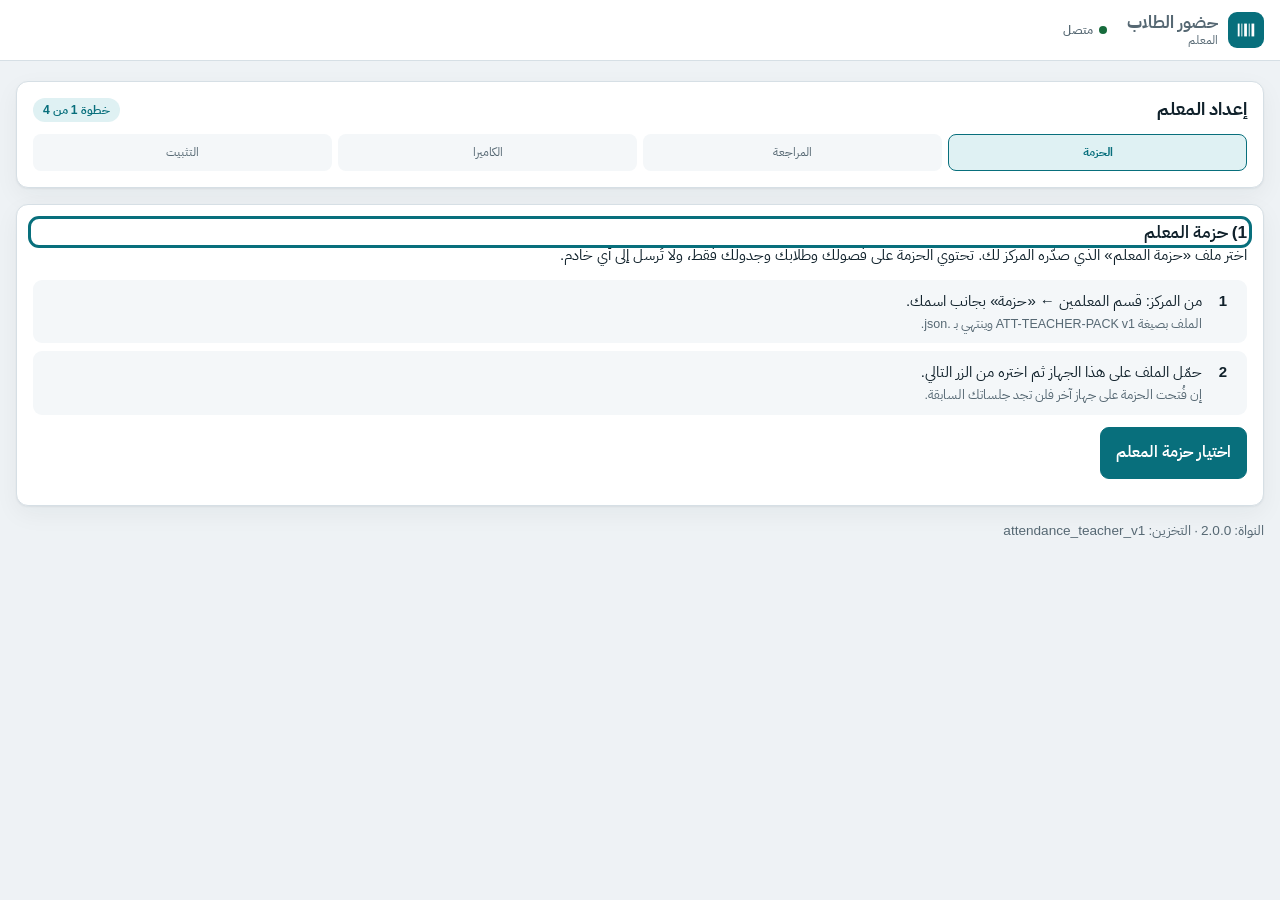
==== commit ec17eceb: "Add files via upload" ====
--- a/index.html
+++ b/index.html
@@ -1,4 +1,4 @@
-<!doctype html>
+﻿<!doctype html>
 <html lang="ar" dir="rtl">
 <head>
 <meta charset="utf-8">
